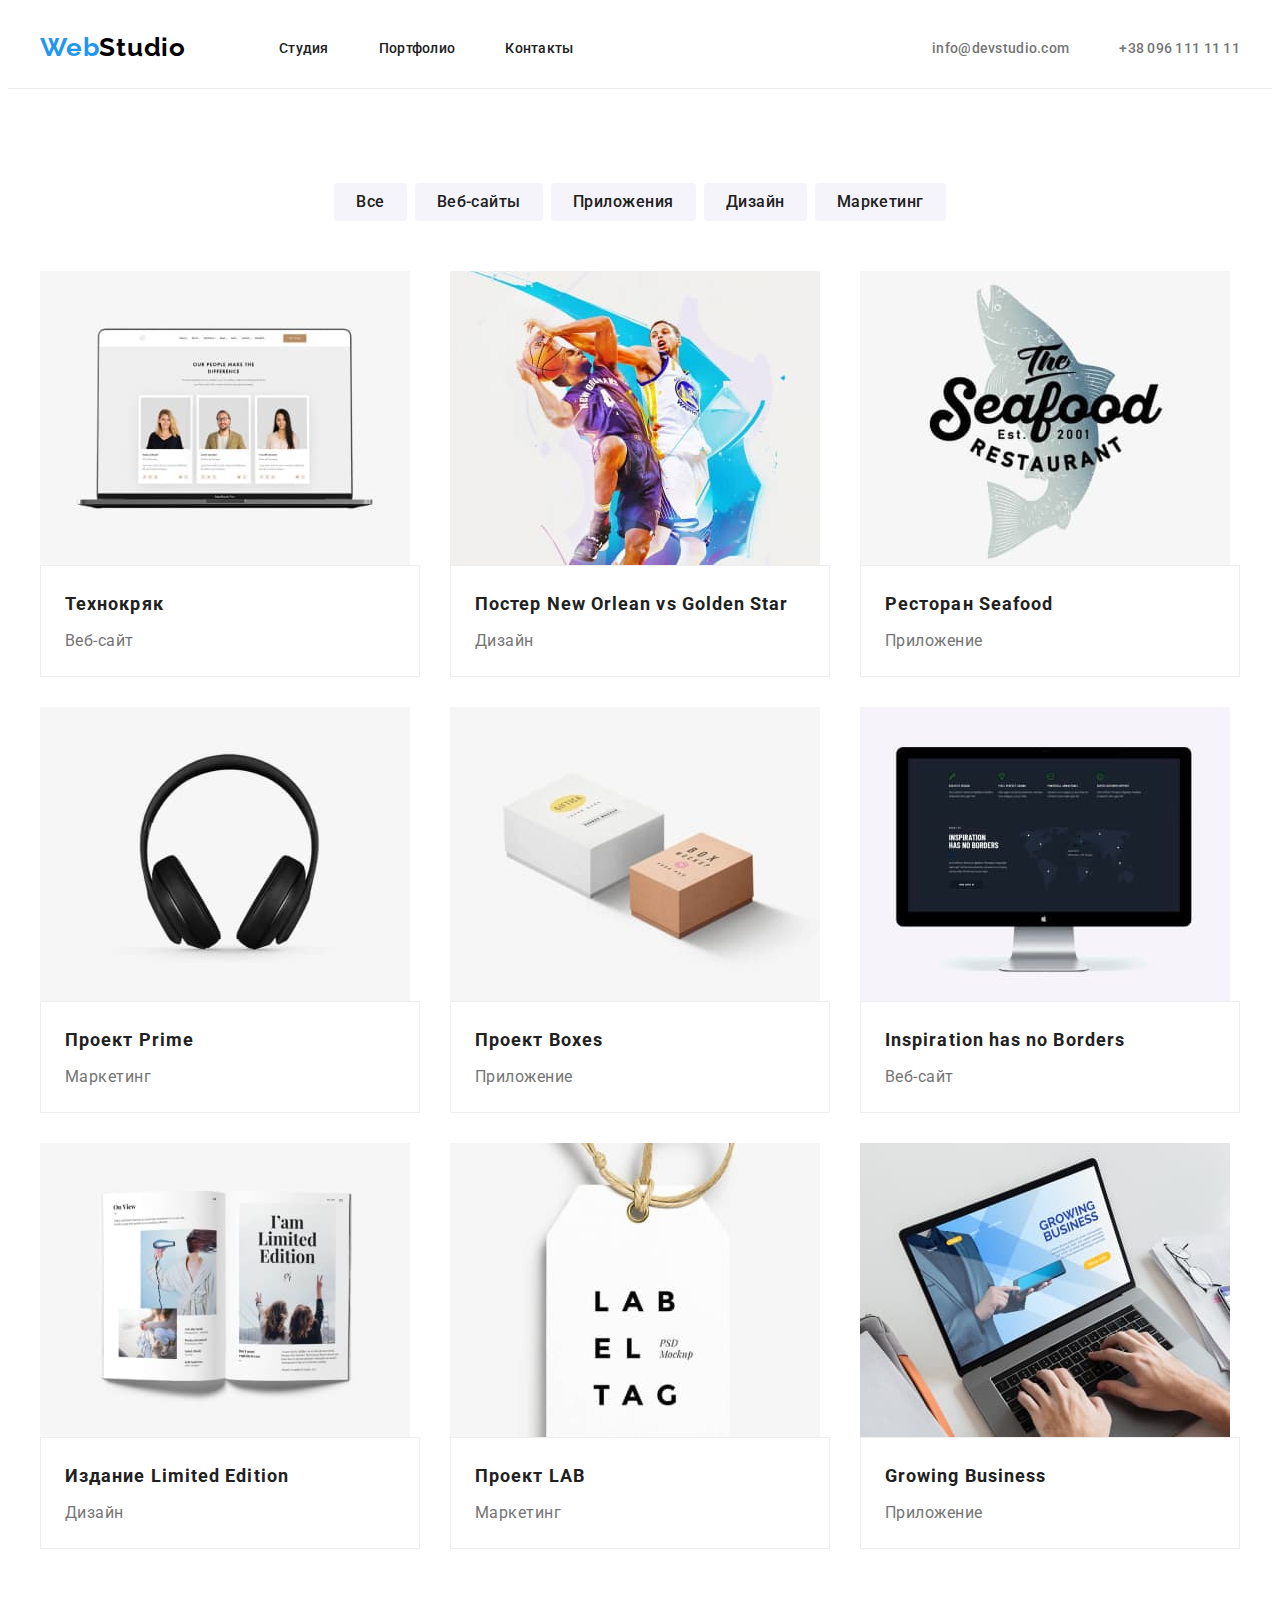
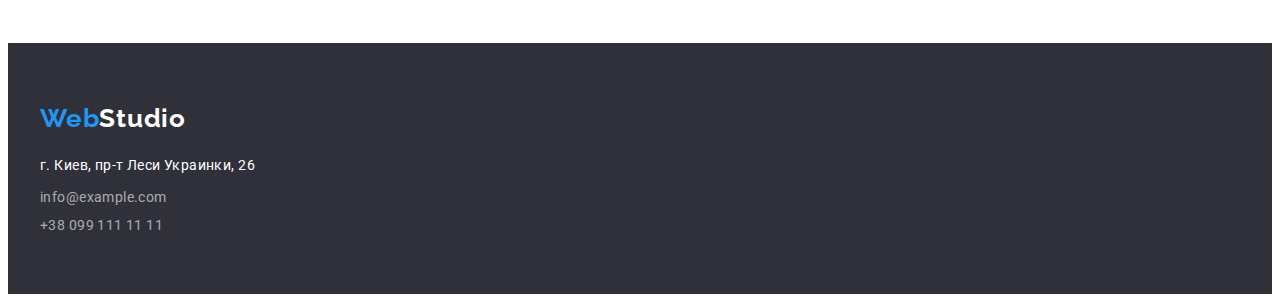
==== portfolio.html @ 50e02115 "Добавлены файлы с ДЗ № 3" ====
<!DOCTYPE html>
<html lang="ru">
<head>
    <meta charset="UTF-8">
    <meta http-equiv="X-UA-Compatible" content="IE=edge">
    <meta name="viewport" content="width=device-width, initial-scale=1.0">
    <title>WebStudio</title>
    <link rel="preconnect" href="https://fonts.gstatic.com">
    <link 
        href="https://fonts.googleapis.com/css2?family=Raleway:wght@700&family=Roboto:wght@400;500;700;900&display=swap"
        rel="stylesheet">
    <link rel="stylesheet" href="https://cdnjs.cloudflare.com/ajax/libs/modern-normalize/1.0.0/modern-normalize.min.css"
        integrity="sha512-ISS7cAi1PEhQ8jnbJpJZMd29NlhNj4AWYyLOSp2CE/CsHxTCu+r+t0D2yoJudVrd0/8fTVPUVDzY5Tvli75u/g=="
        crossorigin="anonymous" />
    <link rel="stylesheet" href="./css/styles.css">
</head>

<body>
    <header class="header">
        <div class="container header-container">
            <nav class="navigation">
                <a class="logo" href="./index.html">
                    <span class="color-web">Web</span>Studio
                </a>
                <ul class="menu list">
                    <li class="menu-item">
                        <a class="menu-link link" href="./index.html" target="_blank" rel="noopener noreferrer">Студия</a>
                    </li>
                    <li class="menu-item">
                        <a class="menu-link link" href="./portfolio.html" rel="noopener noreferrer">Портфолио</a>
                    </li>
                    <li class="menu-item">
                        <a class="menu-link link" href="">Контакты</a>
                    </li>
                </ul>
            </nav>
            <ul class="menu-email-tel">
                <li>
                    <a class="email-link link" href="mailto:info@devstudio.com">info@devstudio.com</a>
                </li>
                <li>
                    <a class="tel-link link" href="tel:+380961111111">+38 096 111 11 11</a>
                </li>
            </ul>
        </div>
    </header>

    <main>
        <section class="portfolio section">
            <div class="container">
                <h1 class="visually-hidden">Портолио</h1>

                <!-- PORTFOLIO FILTER -->
                <ul class="portfolio-filter">
                    <li class="portfolio-filter-item">
                        <button class="portfolio-button" type="button">Все</button>
                    </li>
                    <li class="portfolio-filter-item">
                        <button class="portfolio-button" type="button">Веб-сайты</button>
                    </li>
                    <li class="portfolio-filter-item">
                        <button class="portfolio-button" type="button">Приложения</button>
                    </li>
                    <li class="portfolio-filter-item">
                        <button class="portfolio-button" type="button">Дизайн</button>
                    </li>
                    <li class="portfolio-filter-item">
                        <button class="portfolio-button" type="button">Маркетинг</button>
                    </li>
                </ul>
                
                <!-- PORTFOILIO LIST -->
                <ul class="portfolio-list">
                    <li class="portfolio-list-item">
                        <img src="./portfolio-images/laptop.jpg" alt="открытая веб-страница на ноутбуке" width="370" height="294">
                        <div class="portfolio-list-content">
                            <h2 class="portfolio-image-title">Технокряк</h2>
                            <p class="portfolio-image-description">Веб-сайт</p>
                        </div>
                    </li>
                    <li class="portfolio-list-item">
                        <img src="./portfolio-images/poster.jpg" alt="постер двух баскетбольних команд" width="370" height="294"> 
                        <div class="portfolio-list-content">
                            <h2 class="portfolio-image-title">Постер New Orlean vs Golden Star</h2>
                            <p class="portfolio-image-description">Дизайн</p>
                        </div>
                    </li>
                    <li class="portfolio-list-item">
                        <img src="./portfolio-images/title-restaurant.jpg" alt="емблема ресторана" width="370" height="294">
                        <div class="portfolio-list-content">
                            <h2 class="portfolio-image-title">Ресторан Seafood</h2>
                            <p class="portfolio-image-description">Приложение</p>
                        </div>
                    </li>
                    <li class="portfolio-list-item">
                        <img src="./portfolio-images/headphones.jpg" alt="наушники" width="370" height="294">
                        <div class="portfolio-list-content">
                            <h2 class="portfolio-image-title">Проект Prime</h2>
                            <p class="portfolio-image-description">Маркетинг</p>
                        </div>
                    </li>
                    <li class="portfolio-list-item">
                        <img src="./portfolio-images/boxes.jpg" alt="две коробки" width="370" height="294">
                        <div class="portfolio-list-content">
                            <h2 class="portfolio-image-title">Проект Boxes</h2>
                            <p class="portfolio-image-description">Приложение</p>
                        </div>
                    </li>
                    <li class="portfolio-list-item">
                        <img src="./portfolio-images/display.jpg" alt="дисплей" width="370" height="294">
                        <div class="portfolio-list-content">
                            <h2 class="portfolio-image-title">Inspiration has no Borders</h2>
                            <p class="portfolio-image-description">Веб-сайт</p>
                        </div>
                    </li>
                    <li class="portfolio-list-item">
                        <img src="./portfolio-images/book.jpg" alt="книга" width="370" height="294">
                        <div class="portfolio-list-content">
                            <h2 class="portfolio-image-title">Издание Limited Edition</h2>
                            <p class="portfolio-image-description">Дизайн</p>
                        </div>
                    </li>
                    <li class="portfolio-list-item">
                        <img src="./portfolio-images/label.jpg" alt="бирка" width="370" height="294">
                        <div class="portfolio-list-content">
                            <h2 class="portfolio-image-title">Проект LAB</h2>
                            <p class="portfolio-image-description">Маркетинг</p>
                        </div> 
                    </li>
                    <li class="portfolio-list-item">
                        <img src="./portfolio-images/growing-business.jpg" alt="мужчина работает на ноутбуке" width="370" height="294">
                        <div class="portfolio-list-content">
                            <h2 class="portfolio-image-title">Growing Business</h2>
                            <p class="portfolio-image-description">Приложение</p>
                        </div>
                    </li>
                </ul>
            </div>
        </section>

    </main>
    <!-- PIRTFOLIO FOOTER -->
    <footer class="footer section">
        <div class="container">
            <a class="logo" href="./index.html">
                <span class="color-web">Web</span><span class="color-studio">Studio</span>
            </a>
            <address>
                <ul class="menu-address">
                    <li class="menu-address-item">
                        <a class="menu-address-post link" href="https://goo.gl/maps/db4kn6UmEpZLvk7z7" target="_blank"
                            rel="noopener noreferrer">г. Киев, пр-т Леси Украинки, 26</a>
                    </li>
                    <li class="menu-address-item">
                        <a class="menu-address-email link" href="mailto:info@example.com">info@example.com</a>
                    </li>
                    <li class="menu-address-item">
                        <a class="menu-address-tel link" href="tel:+380991111111">+38 099 111 11 11</a>
                    </li>
                </ul>
            </address>
        </div>
    </footer>
    
</body>
</html>
---- css/styles.css ----
:root {
  --main-font: "Roboto", sans-serif;
  --secondary-font: "Raleway", sans-serif;
  --main-color: #212121;
  --secondary-color: #757575;
  --focus-color: #2196f3;
}

h1,
h2,
h3,
h4,
h5,
h6,
p {
  margin-top: 0;
  margin-bottom: 0;
}

ul,
ol {
  margin-top: 0;
  margin-bottom: 0;
  padding-left: 0;
}

img {
  display: block;
}

.list,
.menu-email-tel,
.features-list,
.work-list,
.team-list,
.menu-address,
.portfolio-list,
.portfolio-filter {
  list-style: none;
}

.link,
.logo {
  text-decoration: none;
}

.section {
  padding-top: 94px;
  padding-bottom: 94px;
}

.container {
  width: 1200px;
  padding-left: 15px;
  padding-right: 15px;
  margin: 0 auto;
}

body {
  font-family: var(--main-font);
  background: #ffffff;
}

/* ========== Components ========== */

.logo {
  font-family: var(--secondary-font);
  font-weight: 700;
  font-size: 26px;
  line-height: 1.19;
  letter-spacing: 0.03em;
  color: #000000;
}
.color-web {
  color: var(--focus-color);
}
.section-title {
  font-family: var(--main-font);
  font-weight: 700;
  font-size: 36px;
  line-height: 1.17;
  text-align: center;
  letter-spacing: 0.03em;
  color: var(--main-color);

  margin-bottom: 50px;
}
/* ========== END Components ========== */

/*========== Header ==========*/
.header {
  padding-top: 24px;
  padding-bottom: 25px;
  border-bottom: 1px solid #ececec;
}

.header-container {
  display: flex;
  align-items: center;
}

.navigation,
.menu-email-tel {
  display: flex;
  align-items: center;
}

.menu {
  display: flex;
}

.logo {
  margin-right: 93px;
}

.menu-item:not(:last-child) {
  margin-right: 50px;
}

.menu-email-tel {
  margin-left: auto;
}

.email-link {
  margin-right: 50px;
}
.email-link .header {
  background: #ffffff;
}
.menu-link {
  font-weight: 500;
  font-size: 14px;
  line-height: 1.14;
  letter-spacing: 0.02em;
  color: var(--main-color);
  padding-top: 30px;
  padding-bottom: 30px;
}

.email-link,
.tel-link {
  font-weight: 500;
  font-size: 14px;
  line-height: 1.14;
  letter-spacing: 0.02em;
  color: var(--secondary-color);
  padding-top: 30px;
  padding-bottom: 30px;
}

.menu-link:hover,
.menu-link:focus,
.email-link:hover,
.email-link:focus,
.tel-link:hover,
.tel-link:focus {
  color: var(--focus-color);
}
/*========== END Header ==========*/

/* Main */

/*========== Hero ========== */
.hero {
  background: #2f303a;
  text-align: center;
  padding-top: 200px;
  padding-bottom: 200px;
}
.hero-title {
  font-weight: 900;
  font-size: 44px;
  line-height: 1.36;
  letter-spacing: 0.06em;
  text-transform: uppercase;
  color: #ffffff;

  margin-bottom: 30px;
}

.modal-btn {
  box-shadow: 0px 4px 4px rgba(0, 0, 0, 0.15);
  border-radius: 4px;
  padding: 10px 32px;

  font-weight: 700;
  font-size: 16px;
  line-height: 1.88;
  letter-spacing: 0.06em;
  color: #ffffff;
  background: var(--focus-color);
  cursor: pointer;
}

.modal-btn:hover,
.modal-btn:focus {
  background-color: #188ce8;
}
/*========== END Hero ========== */

/*========== FEATURES ========== */
.visually-hidden {
  position: absolute;
  width: 1px;
  height: 1px;
  margin: -1px;
  border: 0;
  padding: 0;

  white-space: nowrap;
  clip-path: inset(100%);
  clip: rect(0 0 0 0);
  overflow: hidden;
}

.title-description {
  font-family: var(--main-font);
  font-weight: 700;
  font-size: 14px;
  line-height: 1.14;
  letter-spacing: 0.03em;
  text-transform: uppercase;
  color: var(--main-color);

  margin-bottom: 10px;
}

.description {
  font-family: var(--main-font);
  font-weight: 400;
  font-size: 14px;
  line-height: 1.71;
  letter-spacing: 0.03em;
  color: var(--secondary-color);
}

.features-list {
  display: flex;
  margin-left: -30px;
  margin-top: -30px;
}

.features-list-item {
  width: 100%;
  margin-left: 30px;
  margin-top: 30px;
}

/*========== END FEATURES ========== */

/*========== WORK ========== */
.work {
  padding-top: 0;
}
.work-list {
  display: flex;
  flex-wrap: wrap;
  margin-left: -30px;
  margin-top: -30px;
}

.work-list-item {
  margin-left: 30px;
  margin-top: 30px;
  flex-basis: calc((100% - 90px) / 3);
}

/*========== END WORK ========== */

/*========== TEAM ========== */

.team {
  background: #f5f4fa;
}

.team-name {
  font-family: var(--main-font);
  font-weight: 500;
  font-size: 16px;
  line-height: 1.19;
  letter-spacing: 0.03em;
  color: var(--main-color);
}
.team-name-description {
  font-family: var(--main-font);
  font-weight: 400;
  font-size: 16px;
  line-height: 1.19;
  letter-spacing: 0.03em;
  color: var(--secondary-color);
}

.team-list {
  display: flex;
  flex-wrap: wrap;
  margin-left: -30px;
  margin-top: -30px;
}

.team-list-item {
  margin-left: 30px;
  margin-top: 30px;
  flex-basis: calc((100% - 120px) / 4);
}

.team-name {
  margin-bottom: 10px;
  text-align: center;
}

.team-name-description {
  text-align: center;
}

.team-list-card {
  background: #ffffff;
  box-shadow: 0px 1px 3px rgba(0, 0, 0, 0.12), 0px 1px 1px rgba(0, 0, 0, 0.14),
    0px 2px 1px rgba(0, 0, 0, 0.2);
  border-radius: 0px 0px 4px 4px;
}

.team-list-content {
  padding: 30px 0;
}
/*========== END TEAM ========== */

/*========== FOOTER ========== */
.footer {
  padding-top: 60px;
  padding-bottom: 60px;
  background: #2f303a;
}

.color-studio {
  color: #ffffff;
}

.menu-address {
  margin-top: 20px;
}

.menu-address-item:not(:last-child) {
  margin-bottom: 9px;
}

.menu-address-post {
  font-family: var(--main-font);
  font-style: normal;
  font-weight: 400;
  font-size: 14px;
  line-height: 1.71;
  letter-spacing: 0.03em;
  color: #ffffff;
}

.menu-address-email {
  font-family: var(--main-font);
  font-style: normal;
  font-weight: 400;
  font-size: 14px;
  line-height: 1.17;
  letter-spacing: 0.03em;
  color: rgba(255, 255, 255, 0.6);
}

.menu-address-tel {
  font-family: var(--main-font);
  font-style: normal;
  font-weight: 400;
  font-size: 14px;
  line-height: 1.17;
  letter-spacing: 0.03em;
  color: rgba(255, 255, 255, 0.6);
}
/*========== END FOOTER ========== */

/*========== PORTFOLIO ========== PAGE =============== */

/* ======= PORTFOLIO FILTER ============= */
.portfolio-button {
  font-family: var(--main-font);
  font-weight: 500;
  font-size: 16px;
  line-height: 1.63;
  text-align: center;
  letter-spacing: 0.03em;
  color: var(--main-color);
  cursor: pointer;

  background: #f5f4fa;
  border-radius: 4px;
  border-width: 0px;

  padding: 6px 22px;
}
.portfolio-button:hover,
.portfolio-button:focus {
  color: white;
  background-color: var(--focus-color);
}

.portfolio-filter {
  display: flex;
  justify-content: center;
}

.portfolio-filter-item:not(:last-child) {
  margin-right: 8px;
  margin-bottom: 50px;
}

/* ======= END PORTFOLIO FILTER ============= */

/* ======= PORTFOLIO LIST ============= */

.portfolio-image-title {
  font-weight: 700;
  font-size: 18px;
  line-height: 2;
  letter-spacing: 0.06em;
  color: var(--main-color);
}

.portfolio-image-description {
  font-weight: 400;
  font-size: 16px;
  line-height: 1.88;
  letter-spacing: 0.03em;
  color: var(--secondary-color);

  margin-top: 4px;
}

.portfolio-list {
  display: flex;
  flex-wrap: wrap;
  margin-left: -30px;
  margin-top: -30px;
}

.portfolio-list-item {
  flex-basis: calc((100% - 90px) / 3);
  margin-left: 30px;
  margin-top: 30px;
}

.portfolio-list-content {
  padding: 20px 24px;
  border: 1px solid #eeeeee;
}

/* ======= END PORTFOLIO LIST ============= */
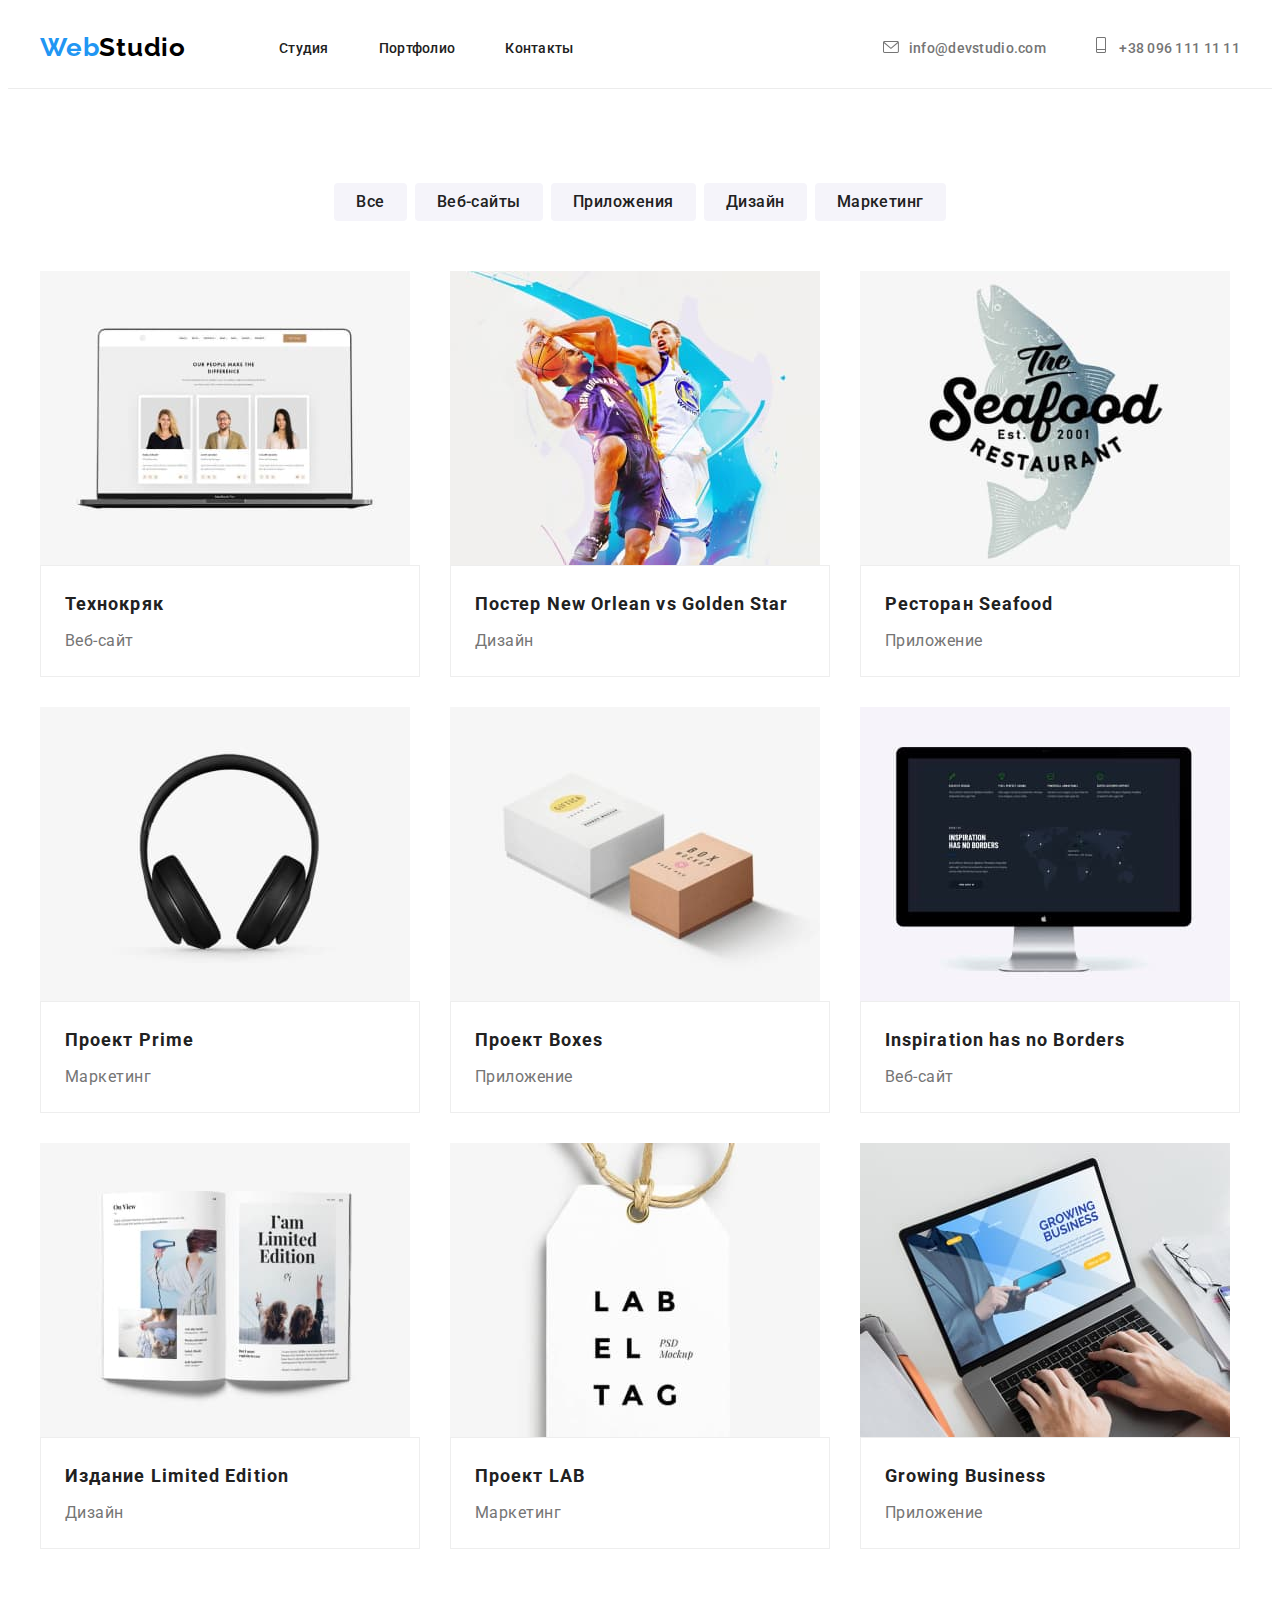
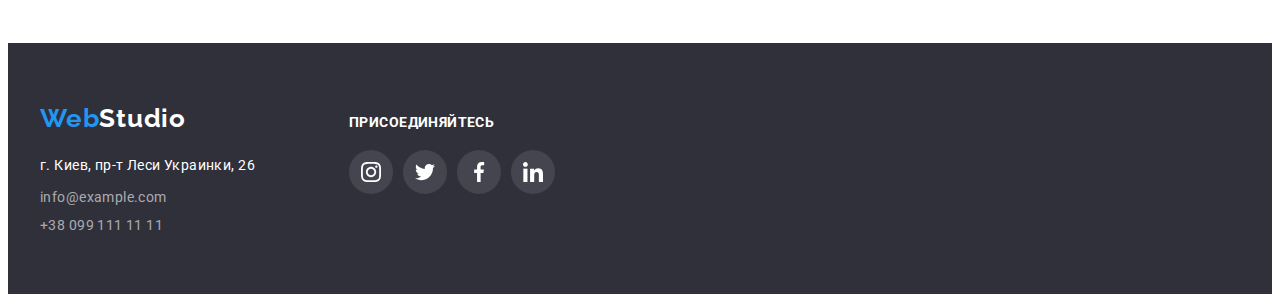
==== commit aa31cd9f: "ДЗ на проверку" ====
--- a/portfolio.html
+++ b/portfolio.html
@@ -36,10 +36,17 @@
             </nav>
             <ul class="menu-email-tel">
                 <li>
-                    <a class="email-link link" href="mailto:info@devstudio.com">info@devstudio.com</a>
+                    <a class="email-link link" href="mailto:info@devstudio.com">
+                        <svg class="email-icon" width="16" height="12">
+                            <use href="./images/sprite.svg#envelope"></use>
+                        </svg>info@devstudio.com</a>
                 </li>
                 <li>
-                    <a class="tel-link link" href="tel:+380961111111">+38 096 111 11 11</a>
+                    <a class="tel-link link" href="tel:+380961111111">
+                        <svg class="phone-icon" width="10" height="16">
+                            <use href="./images/sprite.svg#phone"></use>
+                        </svg>
+                        +38 096 111 11 11</a>
                 </li>
             </ul>
         </div>
@@ -140,26 +147,62 @@
 
     </main>
     <!-- PIRTFOLIO FOOTER -->
-    <footer class="footer section">
-        <div class="container">
-            <a class="logo" href="./index.html">
-                <span class="color-web">Web</span><span class="color-studio">Studio</span>
-            </a>
-            <address>
-                <ul class="menu-address">
-                    <li class="menu-address-item">
-                        <a class="menu-address-post link" href="https://goo.gl/maps/db4kn6UmEpZLvk7z7" target="_blank"
-                            rel="noopener noreferrer">г. Киев, пр-т Леси Украинки, 26</a>
-                    </li>
-                    <li class="menu-address-item">
-                        <a class="menu-address-email link" href="mailto:info@example.com">info@example.com</a>
-                    </li>
-                    <li class="menu-address-item">
-                        <a class="menu-address-tel link" href="tel:+380991111111">+38 099 111 11 11</a>
-                    </li>
-                </ul>
-            </address>
+    <footer class="footer">
+        <div class="container address-social-box">
+            <div class="logo-menu-address">
+                <a class="logo" href="./index.html">
+                    <span class="color-web">Web</span><span class="color-studio">Studio</span>
+                </a>
+                <address>
+                    <ul class="menu-address">
+                        <li class="menu-address-item">
+                            <a class="menu-address-post link" href="https://goo.gl/maps/db4kn6UmEpZLvk7z7" target="_blank"
+                                rel="noopener noreferrer">г. Киев, пр-т Леси Украинки, 26</a>
+                        </li>
+                        <li class="menu-address-item">
+                            <a class="menu-address-email link" href="mailto:info@example.com">info@example.com</a>
+                        </li>
+                        <li class="menu-address-item">
+                            <a class="menu-address-tel link" href="tel:+380991111111">+38 099 111 11 11</a>
+                        </li>
+                    </ul>
+                </address>
+            </div>
+            <div class="footer-social-list">
+                <p class="offer-title">присоединяйтесь</p>
+                <ul class="social-list list">
+                    <li class="social-list-item">
+                        <a href="" class="social-list-link link">
+                            <svg class="social-list-icon">
+                                <use href="./images/sprite.svg#instagram"></use>
+                            </svg>
+                        </a>
+                    </li>
+                    <li class="social-list-item">
+                        <a href="" class="social-list-link link">
+                            <svg class="social-list-icon">
+                                <use href="./images/sprite.svg#twitter"></use>
+                            </svg>
+                        </a>
+                    </li>
+                    <li class="social-list-item">
+                        <a href="" class="social-list-link link">
+                            <svg class="social-list-icon">
+                                <use href="./images/sprite.svg#facebook"></use>
+                            </svg>
+                        </a>
+                    </li>
+                    <li class="social-list-item">
+                        <a href="" class="social-list-link link">
+                            <svg class="social-list-icon">
+                                <use href="./images/sprite.svg#linkedin"></use>
+                            </svg>
+                        </a>
+                    </li>
+                </ul>
+            </div>
         </div>
+    
     </footer>
     
 </body>
--- a/css/styles.css
+++ b/css/styles.css
@@ -156,16 +156,30 @@
 .tel-link:focus {
   color: var(--focus-color);
 }
+
+.email-icon,
+.phone-icon {
+  margin-right: 10px;
+  fill: currentColor;
+}
+
 /*========== END Header ==========*/
 
 /* Main */
 
 /*========== Hero ========== */
 .hero {
-  background: #2f303a;
+  background: #c4c4c4;
   text-align: center;
   padding-top: 200px;
   padding-bottom: 200px;
+
+  background-image: linear-gradient(
+      rgba(47, 48, 58, 0.4),
+      rgba(47, 48, 58, 0.4)
+    ),
+    url(../images/hero.jpg);
+  background-size: cover;
 }
 .hero-title {
   font-weight: 900;
@@ -199,6 +213,10 @@
 /*========== END Hero ========== */
 
 /*========== FEATURES ========== */
+.features {
+  padding-top: 94px;
+}
+
 .visually-hidden {
   position: absolute;
   width: 1px;
@@ -246,12 +264,29 @@
   margin-top: 30px;
 }
 
+.box {
+  width: 270px;
+  height: 120px;
+  display: flex;
+  align-items: center;
+  justify-content: center;
+  background: #f5f4fa;
+  border-radius: 4px;
+  margin-bottom: 30px;
+}
+
+.box-icon {
+  width: 70px;
+  height: 70px;
+}
+
 /*========== END FEATURES ========== */
 
 /*========== WORK ========== */
 .work {
-  padding-top: 0;
-}
+  padding-top: 94px;
+}
+
 .work-list {
   display: flex;
   flex-wrap: wrap;
@@ -310,6 +345,7 @@
 
 .team-name-description {
   text-align: center;
+  margin-bottom: 16px;
 }
 
 .team-list-card {
@@ -320,9 +356,76 @@
 }
 
 .team-list-content {
-  padding: 30px 0;
+  padding: 30px 32px;
+}
+
+.social-list-icon {
+  width: 20px;
+  height: 20px;
+  fill: #afb1b8;
+}
+
+.social-list {
+  display: flex;
+  justify-content: space-between;
+}
+
+.social-list-link {
+  display: flex;
+  justify-content: center;
+  align-items: center;
+  width: 44px;
+  height: 44px;
+  background-color: #ffffff;
+  border-radius: 50%;
+}
+
+.social-list-link:hover,
+.social-list-link:focus {
+  background-color: var(--focus-color);
+}
+
+.social-list-link:hover .social-list-icon,
+.social-list-link:focus .social-list-icon {
+  fill: #ffffff;
 }
 /*========== END TEAM ========== */
+
+/*========== CLIENTS ========== */
+.client-list-icon {
+  width: 106px;
+  height: 60px;
+  fill: #afb1b8;
+}
+
+.client-list {
+  display: flex;
+  justify-content: space-between;
+  margin-top: 50px;
+}
+
+.client-list-link {
+  display: flex;
+  justify-content: center;
+  align-items: center;
+  width: 170px;
+  height: 92px;
+  border: 1px solid #afb1b8;
+  box-sizing: border-box;
+  border-radius: 4px;
+}
+
+.client-list-link:hover,
+.client-list-link:focus {
+  border-color: var(--focus-color);
+}
+
+.client-list-link:hover .client-list-icon,
+.client-list-link:focus .client-list-icon {
+  fill: var(--focus-color);
+}
+
+/*========== END CLIENTS ========== */
 
 /*========== FOOTER ========== */
 .footer {
@@ -371,6 +474,42 @@
   line-height: 1.17;
   letter-spacing: 0.03em;
   color: rgba(255, 255, 255, 0.6);
+}
+
+.address-social-box {
+  display: flex;
+  align-items: baseline;
+}
+
+.logo-menu-address {
+  margin-right: 70px;
+}
+.offer-title {
+  font-family: var(--main-font);
+  font-weight: bold;
+  font-size: 14px;
+  line-height: 16px;
+  letter-spacing: 0.03em;
+  text-transform: uppercase;
+  color: #ffffff;
+
+  margin-bottom: 20px;
+}
+
+.footer .social-list-item:not(:last-child) {
+  margin-right: 10px;
+}
+
+.footer .social-list-link {
+  background-color: rgba(255, 255, 255, 0.1);
+}
+
+.footer .social-list-link:hover {
+  background-color: var(--focus-color);
+}
+
+.footer .social-list-icon {
+  fill: #ffffff;
 }
 /*========== END FOOTER ========== */
 
@@ -442,6 +581,8 @@
   flex-basis: calc((100% - 90px) / 3);
   margin-left: 30px;
   margin-top: 30px;
+
+  cursor: pointer;
 }
 
 .portfolio-list-content {
@@ -449,4 +590,10 @@
   border: 1px solid #eeeeee;
 }
 
+.portfolio-list-item:hover,
+.portfolio-list-item:focus {
+  box-shadow: 0px 1px 1px rgba(0, 0, 0, 0.12), 0px 4px 4px rgba(0, 0, 0, 0.06),
+    1px 4px 6px rgba(0, 0, 0, 0.16);
+}
+
 /* ======= END PORTFOLIO LIST ============= */
